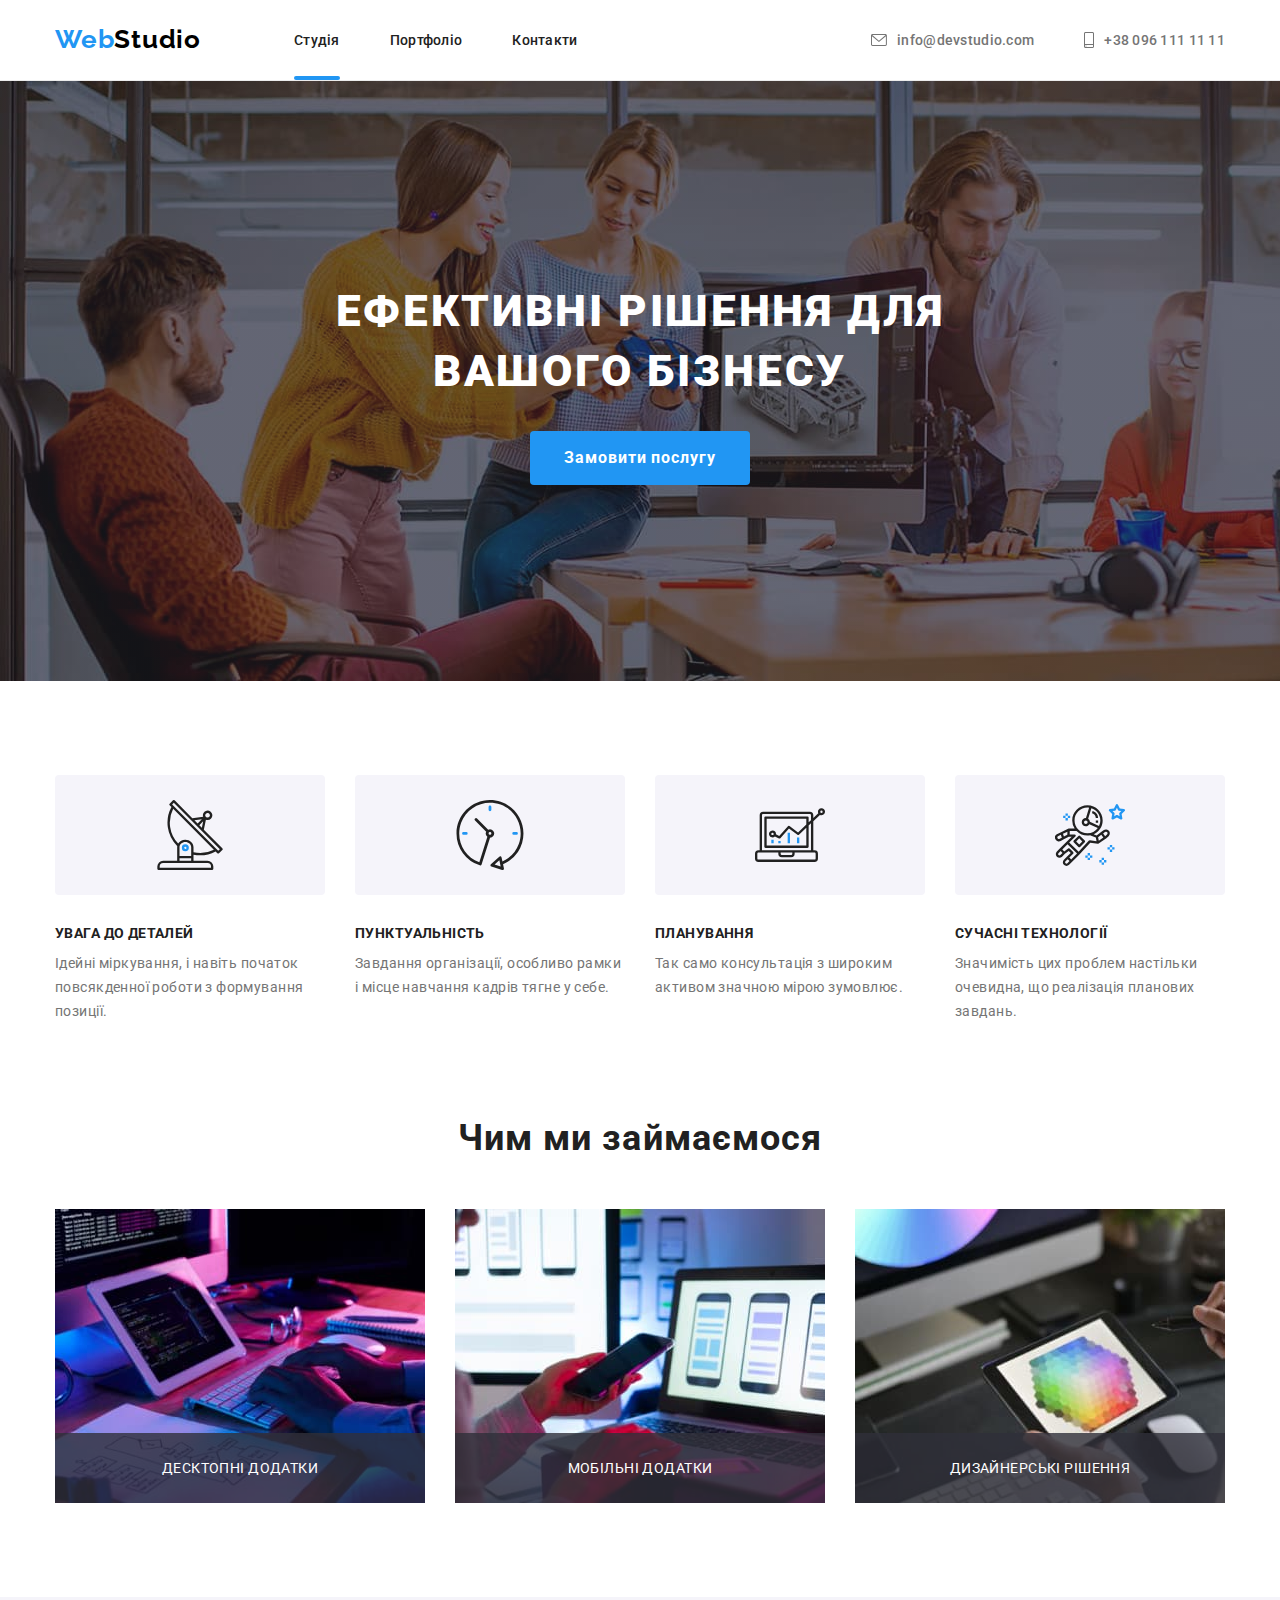
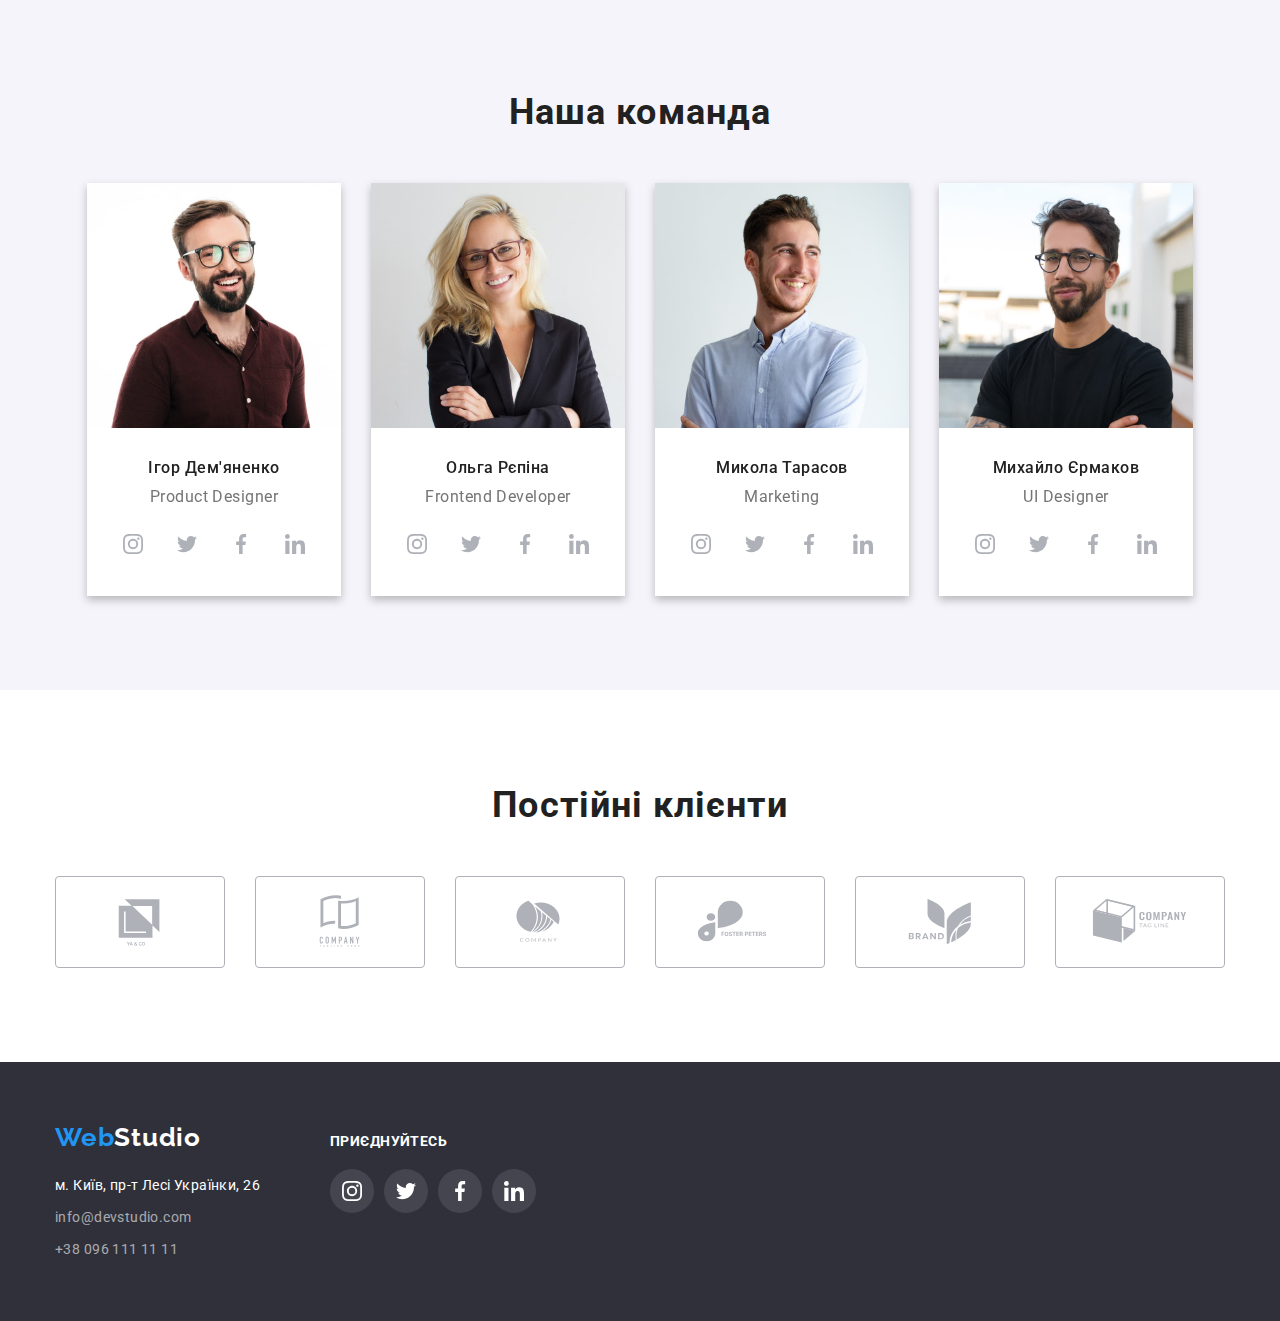
==== index.html @ ed190013 "start" ====
<!DOCTYPE html>
<html lang="uk">
  <head>
    <meta charset="UTF-8" />
    <meta http-equiv="X-UA-Compatible" content="IE=edge" />
    <meta name="viewport" content="width=device-width, initial-scale=1.0" />
    <title>Webstudio</title>
    <link
      rel="stylesheet"
      href="https://cdnjs.cloudflare.com/ajax/libs/modern-normalize/1.1.0/modern-normalize.css"
    />
    <link rel="preconnect" href="https://fonts.googleapis.com" />
    <link rel="preconnect" href="https://fonts.gstatic.com" crossorigin />
    <link
      href="https://fonts.googleapis.com/css2?family=Raleway:wght@700&family=Roboto:wght@400;500;700;900&display=swap"
      rel="stylesheet"
    />
    <link rel="stylesheet" href="./css/style.css" />
  </head>
  <body>
    <!-- HEADER -->
    <header>
      <div class="container">
        <a class="logo link" href="./index.html"
          >Web<span class="color-header">Studio</span></a
        >
        <nav class="header-nav">
          <ul class="list-item list">
            <li class="item">
              <a class="header-list-item link accent" href="./index.html"
                >Студія</a
              >
            </li>
            <li class="item">
              <a class="header-list-item link" href="./portfolio.html"
                >Портфоліо</a
              >
            </li>
            <li class="item">
              <a class="header-list-item link" href="#">Контакти</a>
            </li>
          </ul>
        </nav>
        <ul class="list-contact list">
          <li class="item">
            <a class="header-connection link" href="mailto:info@devstudio.com"
              ><svg width="16" height="12">
                <use href="./images/icons.svg#icon-envelope"></use></svg
              >info@devstudio.com</a
            >
          </li>
          <li class="item">
            <a class="header-connection link" href="tel:+380961111111"
              ><svg width="10" height="16">
                <use href="./images/icons.svg#icon-smartphone"></use></svg
              >+38 096 111 11 11</a
            >
          </li>
        </ul>
      </div>
    </header>
    <main>
      <!-- START -->
      <section class="start">
        <div class="container">
          <h1 class="start-title">Ефективні рішення для вашого бізнесу</h1>
          <button class="start-button button" type="button" data-modal-open>
            Замовити послугу
          </button>
        </div>
      </section>
      <!-- FEATURES -->
      <section class="features">
        <div class="container">
          <h2 class="visually-hidden">Features</h2>

          <ul class="list">
            <li class="text">
              <div class="icons-container">
                <svg class="feature-icons" width="70" height="70">
                  <use href="./images/icons.svg#icon-antenna"></use>
                </svg>
              </div>

              <h3 class="feature-titles">УВАГА ДО ДЕТАЛЕЙ</h3>
              <p class="fearture-after-title">
                Ідейні міркування, і навіть початок повсякденної роботи з
                формування позиції.
              </p>
            </li>

            <li class="text">
              <div class="icons-container">
                <svg class="feature-icons" width="70" height="70">
                  <use href="./images/icons.svg#icon-clock"></use>
                </svg>
              </div>
              <h3 class="feature-titles">ПУНКТУАЛЬНІСТЬ</h3>
              <p class="fearture-after-title">
                Завдання організації, особливо рамки і місце навчання кадрів
                тягне у себе.
              </p>
            </li>

            <li class="text">
              <div class="icons-container">
                <svg class="feature-icons" width="70" height="70">
                  <use href="./images/icons.svg#icon-diagram"></use>
                </svg>
              </div>
              <h3 class="feature-titles">ПЛАНУВАННЯ</h3>
              <p class="fearture-after-title">
                Так само консультація з широким активом значною мірою зумовлює.
              </p>
            </li>

            <li class="text">
              <div class="icons-container">
                <svg class="feature-icons" width="70" height="70">
                  <use href="./images/icons.svg#icon-astronaut"></use>
                </svg>
              </div>
              <h3 class="feature-titles">СУЧАСНІ ТЕХНОЛОГІЇ</h3>
              <p class="fearture-after-title">
                Значимість цих проблем настільки очевидна, що реалізація
                планових завдань.
              </p>
            </li>
          </ul>
        </div>
      </section>
      <!-- ABOUT -->
      <section class="about">
        <div class="container">
          <h2 class="about-title">Чим ми займаємося</h2>
          <ul class="list">
            <li class="about-img">
              <div class="about-wrapper">
                <img
                  src="./images/squoosh/boxone.jpg"
                  alt="Робота1"
                  width="370"
                />
                <p class="doing">Десктопні додатки</p>
              </div>
            </li>

            <li class="about-img">
              <div class="about-wrapper">
                <img
                  src="./images/squoosh/boxtwo.jpg"
                  alt="Робота2"
                  width="370"
                />
                <p class="doing">Мобільні додатки</p>
              </div>
            </li>

            <li class="about-img">
              <div class="about-wrapper">
                <img
                  src="./images/squoosh/boxthree.jpg"
                  alt="Робота3"
                  width="370"
                />
                <p class="doing">Дизайнерські рішення</p>
              </div>
            </li>
          </ul>
        </div>
      </section>
      <!-- TEAM -->
      <section class="team">
        <div class="container">
          <h2 class="team-main-title">Наша команда</h2>
          <ul class="team-list list">
            <li class="team-iteam">
              <img
                src="./images/squoosh/igor.jpg"
                alt="Product Designer"
                width="270"
              />
              <div class="team-text">
                <h3 class="team-title">Ігор Дем'яненко</h3>
                <p class="after-title">Product Designer</p>
                <ul class="social-icons list">
                  <li class="social-item">
                    <a class="social-link link" href="#">
                      <svg class="icons-svg" width="20" height="20">
                        <use href="./images/icons.svg#icon-instagram"></use>
                      </svg>
                    </a>
                  </li>
                  <li class="social-item">
                    <a class="social-link link" href="#">
                      <svg class="icons-svg" width="20" height="20">
                        <use href="./images/icons.svg#icon-twitter"></use>
                      </svg>
                    </a>
                  </li>
                  <li class="social-item">
                    <a class="social-link link" href="#">
                      <svg class="icons-svg" width="20" height="20">
                        <use href="./images/icons.svg#icon-facebook"></use>
                      </svg>
                    </a>
                  </li>
                  <li class="social-item">
                    <a class="social-link link" href="#">
                      <svg class="icons-svg" width="20" height="20">
                        <use href="./images/icons.svg#icon-linkedin"></use>
                      </svg>
                    </a>
                  </li>
                </ul>
              </div>
            </li>
            <li class="team-iteam">
              <img
                src="./images/squoosh/olga.jpg"
                alt="Frontend Developer"
                width="270"
              />
              <div class="team-text">
                <h3 class="team-title">Ольга Рєпіна</h3>
                <p class="after-title">Frontend Developer</p>
                <ul class="social-icons list">
                  <li class="social-item">
                    <a class="social-link link" href="#">
                      <svg class="icons-svg" width="20" height="20">
                        <use href="./images/icons.svg#icon-instagram"></use>
                      </svg>
                    </a>
                  </li>
                  <li class="social-item">
                    <a class="social-link link" href="#">
                      <svg class="icons-svg" width="20" height="20">
                        <use href="./images/icons.svg#icon-twitter"></use>
                      </svg>
                    </a>
                  </li>
                  <li class="social-item">
                    <a class="social-link link" href="#">
                      <svg class="icons-svg" width="20" height="20">
                        <use href="./images/icons.svg#icon-facebook"></use>
                      </svg>
                    </a>
                  </li>
                  <li class="social-item">
                    <a class="social-link link" href="#">
                      <svg class="icons-svg" width="20" height="20">
                        <use href="./images/icons.svg#icon-linkedin"></use>
                      </svg>
                    </a>
                  </li>
                </ul>
              </div>
            </li>
            <li class="team-iteam">
              <img
                src="./images/squoosh/kolia.jpg"
                alt="Marketing"
                width="270"
              />
              <div class="team-text">
                <h3 class="team-title">Микола Тарасов</h3>
                <p class="after-title">Marketing</p>
                <ul class="social-icons list">
                  <li class="social-item">
                    <a class="social-link link" href="#">
                      <svg class="icons-svg" width="20" height="20">
                        <use href="./images/icons.svg#icon-instagram"></use>
                      </svg>
                    </a>
                  </li>
                  <li class="social-item">
                    <a class="social-link link" href="#">
                      <svg class="icons-svg" width="20" height="20">
                        <use href="./images/icons.svg#icon-twitter"></use>
                      </svg>
                    </a>
                  </li>
                  <li class="social-item">
                    <a class="social-link link" href="#">
                      <svg class="icons-svg" width="20" height="20">
                        <use href="./images/icons.svg#icon-facebook"></use>
                      </svg>
                    </a>
                  </li>
                  <li class="social-item">
                    <a class="social-link link" href="#">
                      <svg class="icons-svg" width="20" height="20">
                        <use href="./images/icons.svg#icon-linkedin"></use>
                      </svg>
                    </a>
                  </li>
                </ul>
              </div>
            </li>
            <li class="team-iteam">
              <img
                src="./images/squoosh/misha.jpg"
                alt="UI Designer"
                width="270"
              />
              <div class="team-text">
                <h3 class="team-title">Михайло Єрмаков</h3>
                <p class="after-title">UI Designer</p>
                <ul class="social-icons list">
                  <li class="social-item">
                    <a class="social-link link" href="#">
                      <svg class="icons-svg" width="20" height="20">
                        <use href="./images/icons.svg#icon-instagram"></use>
                      </svg>
                    </a>
                  </li>
                  <li class="social-item">
                    <a class="social-link link" href="#">
                      <svg class="icons-svg" width="20" height="20">
                        <use href="./images/icons.svg#icon-twitter"></use>
                      </svg>
                    </a>
                  </li>
                  <li class="social-item">
                    <a class="social-link link" href="#">
                      <svg class="icons-svg" width="20" height="20">
                        <use href="./images/icons.svg#icon-facebook"></use>
                      </svg>
                    </a>
                  </li>
                  <li class="social-item">
                    <a class="social-link link" href="#">
                      <svg class="icons-svg" width="20" height="20">
                        <use href="./images/icons.svg#icon-linkedin"></use>
                      </svg>
                    </a>
                  </li>
                </ul>
              </div>
            </li>
          </ul>
        </div>
      </section>
      <!-- CLIENTS -->
      <section class="clients">
        <div class="container">
          <h2 class="clients-title">Постійні клієнти</h2>
          <nav class="clients-nav">
            <ul class="list">
              <li class="clients-items">
                <a class="link-nav link" href="#"
                  ><svg class="clients-svg" width="106" height="60">
                    <use href="./images/icons.svg#icon-group"></use>
                  </svg>
                </a>
              </li>
              <li class="clients-items">
                <a class="link-nav link" href="#"
                  ><svg class="clients-svg" width="106" height="60">
                    <use href="./images/icons.svg#icon-c-tegline"></use>
                  </svg>
                </a>
              </li>
              <li class="clients-items">
                <a class="link-nav link" href="#"
                  ><svg class="clients-svg" width="106" height="60">
                    <use href="./images/icons.svg#icon-company"></use>
                  </svg>
                </a>
              </li>
              <li class="clients-items">
                <a class="link-nav link" href="#"
                  ><svg class="clients-svg" width="106" height="60">
                    <use href="./images/icons.svg#icon-foster"></use>
                  </svg>
                </a>
              </li>
              <li class="clients-items">
                <a class="link-nav link" href="#"
                  ><svg class="clients-svg" width="106" height="60">
                    <use href="./images/icons.svg#icon-brand"></use>
                  </svg>
                </a>
              </li>
              <li class="clients-items">
                <a class="link-nav link" href="#"
                  ><svg class="clients-svg" width="106" height="60">
                    <use href="./images/icons.svg#icon-tegline"></use>
                  </svg>
                </a>
              </li>
            </ul>
          </nav>
        </div>
      </section>
    </main>
    <!-- FOOTER -->
    <footer>
      <div class="container">
        <div class="footer-container">
          <a class="logo link" href="/"
            >Web<span class="color-footer">Studio</span></a
          >
          <address class="address">
            <ul class="list">
              <li class="items">
                <a
                  class="footer-address link footer-color"
                  href="https://goo.gl/maps/bSSHPCnqy66o2TcW6"
                  target="_blank"
                  rel="noopenner nofollow noreferrer"
                  >м. Київ, пр-т Лесі Українки, 26</a
                >
              </li>
              <li class="items">
                <a
                  class="footer-mail link footer-color"
                  href="mailto:info@devstudio.com"
                  >info@devstudio.com</a
                >
              </li>
              <li class="items">
                <a class="footer-tel link footer-color" href="tel:+380961111111"
                  >+38 096 111 11 11</a
                >
              </li>
            </ul>
          </address>
        </div>
        <div class="footer-socials">
          <p class="footer-title">приєднуйтесь</p>
          <ul class="footer-icons list">
            <li class="footer-item">
              <a class="footer-link link" href="#">
                <svg class="icons-svg" width="20" height="20">
                  <use href="./images/icons.svg#icon-instagram"></use>
                </svg>
              </a>
            </li>
            <li class="footer-item">
              <a class="footer-link link" href="#">
                <svg class="icons-svg" width="20" height="20">
                  <use href="./images/icons.svg#icon-twitter"></use>
                </svg>
              </a>
            </li>
            <li class="footer-item">
              <a class="footer-link link" href="#">
                <svg class="icons-svg" width="20" height="20">
                  <use href="./images/icons.svg#icon-facebook"></use>
                </svg>
              </a>
            </li>
            <li class="footer-item">
              <a class="footer-link link" href="#">
                <svg class="icons-svg" width="20" height="20">
                  <use href="./images/icons.svg#icon-linkedin"></use>
                </svg>
              </a>
            </li>
          </ul>
        </div>
      </div>
    </footer>
    <div class="modal-backdrop is-hidden" data-modal>
      <div class="modal">
        <div class="close-sign">
          <img
            src="./images/squoosh/close.jpg"
            alt="close"
            width="30"
            data-modal-close
          />
        </div>
      </div>
    </div>
    <script src="./js/modal.js"></script>
  </body>
</html>
---- css/style.css ----
/*General styles*/
:root {
  --main-color: #212121;
  --second-color: #757575;
  --accent-color: #2196f3;
  --third-color: #ffffff;
  --contact-color: rgba(255, 255, 255, 0.6);
  --black-color: #000000;
  --accent-btn-color: #188ce8;
  --footer-color: #2f303a;
  --background-color: #f5f4fa;
  --icon-color: #afb1b8;
  --border-color: #eeeeee;
}
body {
  font-family: "Roboto", "Raleway", "Tahoma", san-serif;
  background-color: var(--third-color);
  color: var(--main-color);
  font-size: 14px;
}
h1,
h2,
h3,
p,
ul {
  margin: 0;
  padding: 0;
}
.container {
  width: 1200px;
  margin-left: auto;
  margin-right: auto;
  padding-left: 15px;
  padding-right: 15px;
}
.link {
  text-decoration: none;
  transition: color 250ms cubic-bezier(0.4, 0, 0.2, 1);
}
.list {
  list-style: none;
}
.logo {
  font-family: "Raleway", sans-serif;
  font-weight: 700;
  font-size: 26px;
  line-height: calc(31 / 26);
  letter-spacing: 0.03em;
  color: var(--accent-color);
}
.color-header {
  color: var(--black-color);
}
.color-footer {
  color: var(--third-color);
}
.button {
  display: inline-block;
  border-color: transparent;
  transition: color 250ms cubic-bezier(0.4, 0, 0.2, 1);

  cursor: pointer;
  font-family: inherit;
}
.visually-hidden {
  position: absolute;
  width: 1px;
  height: 1px;
  margin: -1px;
  border: 0;
  padding: 0;
  white-space: nowrap;
  clip-path: inset(100%);
  clip: rect(0 0 0 0);
  overflow: hidden;
}
img {
  display: block;
  width: 100%;
  height: auto;
}
svg {
  fill: var(--icon-color);
}
/*Header styles*/

header {
  border-bottom: 1px solid #ececec;
}

header .container {
  display: flex;
  align-items: center;
}
.list-item {
  display: flex;
}

.list-contact {
  display: flex;
  margin-left: auto;
  align-items: center;
}
.header-list-item {
  padding-top: 32px;
  padding-bottom: 32px;
  font-weight: 500;
  line-height: calc(16 / 14);
  letter-spacing: 0.02em;
  font-family: inherit;
  color: inherit;
}
.list-item .item:not(:last-child) {
  margin-right: 50px;
}

.header-list-item:hover,
.header-list-item:focus {
  color: var(--accent-color);
}

header .logo {
  margin-right: 93px;
  padding-top: 24px;
  padding-bottom: 25px;
}

.list-contact .item:not(:last-child) {
  margin-right: 50px;
}

.list-contact svg {
  margin-right: 10px;
  fill: currentColor;
}
.header-connection {
  display: flex;
  align-items: center;
  font-weight: 500;
  line-height: calc(16 / 14);
  letter-spacing: 0.02em;
  color: var(--second-color);
}
.header-connection:hover,
.header-connection:focus {
  color: var(--accent-color);
}
.accent {
  position: relative;
}
.accent:visited {
  color: var(--accent-color);
}
.accent::after {
  content: "";
  display: inline-block;
  width: 100%;
  height: 4px;
  background: #2196f3;
  border-radius: 2px;
  position: absolute;
  bottom: 0;
  left: 0;
}
/*Start styles*/
.start {
  padding-top: 200px;
  padding-bottom: 200px;
  text-align: center;
  background-color: #c4c4c4;
  background-image: linear-gradient(
      rgba(47, 48, 58, 0.4),
      rgba(47, 48, 58, 0.4)
    ),
    url(../images/bg-image.jpg);
  background-repeat: no-repeat;
  background-size: cover;
  margin-left: auto;
  margin-right: auto;
  max-width: 1600px;
  height: 600px;
}
.start-title {
  max-width: 696px;
  margin: 0 auto 30px;

  font-weight: 900;
  font-size: 44px;
  line-height: calc(60 / 44);
  letter-spacing: 0.06em;
  text-transform: uppercase;
  color: var(--third-color);
}
.start-button {
  margin: 0 auto;
  padding: 10px 32px;

  font-weight: 700;
  font-size: 16px;
  line-height: calc(30 / 16);
  display: flex;
  align-items: center;
  text-align: center;
  letter-spacing: 0.06em;
  color: var(--third-color);
  background: var(--accent-color);
  border-radius: 4px;
}
.start-button:hover,
.start-button:focus {
  background-color: var(--accent-btn-color);
}

/*Feature styles*/
.features .container {
  display: flex;
}
.features {
  padding-top: 94px;
  padding-bottom: 94px;
}
.features .list {
  display: flex;
  flex-wrap: wrap;
  gap: 30px;
}
.list .text {
  flex-basis: calc((100% - 90px) / 4);
}
.icons-container {
  display: flex;
  justify-content: center;
  align-items: center;
  margin-bottom: 30px;
  width: 270px;
  height: 120px;
  background: #f5f4fa;
  border-radius: 4px;
}

.feature-titles {
  margin-bottom: 10px;
  font-size: 14px;
  line-height: calc(16 / 14);
  letter-spacing: 0.03em;
  text-transform: uppercase;
}
.fearture-after-title {
  line-height: calc(24 / 14);
  letter-spacing: 0.03em;
  color: var(--second-color);
}

/*About styles*/
.about {
  padding-bottom: 94px;
}
.about-title {
  margin-bottom: 50px;
  font-size: 36px;
  line-height: calc(42 / 36);
  text-align: center;
  letter-spacing: 0.03em;
}
.about .list {
  display: flex;
  gap: 30px;
}

.about .list .about-img {
  flex-basis: calc((100%-60px) / 3);
}
.about-wrapper {
  position: relative;
}
.doing {
  position: absolute;

  height: 70px;
  right: 0;
  bottom: 0;
  left: 0;
  display: flex;
  align-items: center;
  justify-content: center;

  font-size: 14px;
  line-height: calc(16 / 14);
  text-align: center;
  letter-spacing: 0.03em;
  text-transform: uppercase;
  color: var(--third-color);
  background-color: rgba(47, 48, 58, 0.8);
}

/* Team styles*/
.team {
  padding-top: 94px;
  padding-bottom: 94px;
  background-color: var(--background-color);
}
.team-list {
  display: flex;
  gap: 30px;
  padding: 0 32px;
}
.team-text {
  padding-top: 30px;
  padding-bottom: 30px;
}
.team-iteam {
  flex-basis: calc((100%-90px) / 4);
  background-color: var(--third-color);
  filter: drop-shadow(0px 4px 4px rgba(0, 0, 0, 0.25));
}
.team-main-title {
  margin-bottom: 50px;
  font-size: 36px;
  line-height: calc(42 / 36);
  text-align: center;
  letter-spacing: 0.03em;
}
.team-title {
  margin-bottom: 10px;

  font-weight: 500;
  font-size: 16px;
  line-height: calc(19 / 16);
  text-align: center;
  letter-spacing: 0.03em;
}
.after-title {
  margin-bottom: 16px;
  font-size: 16px;
  line-height: calc(19 / 16);
  text-align: center;
  letter-spacing: 0.03em;
  color: var(--second-color);
}
.social-icons {
  display: flex;
  justify-content: center;
}

.social-item {
  width: 44px;
  height: 44px;
  background-color: var(--third-color);
  border-radius: 50%;
}
.social-item:not(:last-child) {
  margin-right: 10px;
}
.social-link {
  display: flex;
  justify-content: center;
  align-items: center;
  width: 100%;
  height: 100%;
  border-radius: 50%;
}

.social-link:hover,
.social-link:focus {
  background-color: var(--accent-color);
}
.social-link:hover svg,
.social-link:focus svg {
  fill: var(--third-color);
}

/*Clients styles*/
.clients {
  padding-top: 94px;
  padding-bottom: 94px;
}
.clients-title {
  font-size: 36px;
  line-height: calc(42 / 36);
  text-align: center;
  letter-spacing: 0.03em;
  color: var(--main-color);
  margin-bottom: 50px;
}
.clients .list {
  display: flex;
  justify-content: center;
}
.clients-items {
  width: 170px;
  height: 92px;
  border-radius: 4px;
}
.link-nav {
  display: flex;
  justify-content: center;
  align-items: center;
  border: 1px solid var(--icon-color);
  border-radius: 4px;
  width: 100%;
  height: 100%;
}
.link-nav:hover,
.link-nav:focus {
  border: 1px solid var(--accent-color);
}
.link-nav:hover svg,
.link-nav:focus svg {
  fill: var(--accent-color);
}
.clients-items:not(:last-child) {
  margin-right: 30px;
}

/*Footer styles*/
footer {
  margin-left: auto;
  margin-right: auto;
  display: flex;
  padding-top: 60px;
  padding-bottom: 60px;
  background-color: var(--footer-color);
}
footer .container {
  display: flex;
  align-items: baseline;
}
.footer-container {
  margin-right: 70px;
}
footer .logo {
  display: inline-block;
  margin-bottom: 20px;
}
footer .list .items:not(:last-child) {
  margin-bottom: 8px;
}
.footer-address {
  display: inline-block;
  line-height: calc(24 / 14);
  letter-spacing: 0.03em;
  color: var(--third-color);
}
.footer-mail {
  line-height: calc(24 / 14);
  letter-spacing: 0.03em;
  color: var(--contact-color);
}
.footer-tel {
  display: inline-block;
  line-height: calc(24 / 14);
  letter-spacing: 0.03em;
  color: var(--contact-color);
}
.address {
  font-style: normal;
}
.footer-color:hover,
.footer-color:focus {
  color: var(--accent-color);
}
.footer-title {
  margin-bottom: 20px;
  font-weight: 700;
  font-size: 14px;
  line-height: calc(16 / 14);
  letter-spacing: 0.03em;
  text-transform: uppercase;
  color: var(--third-color);
}
.footer-icons {
  display: flex;
  justify-content: center;
}

.footer-item {
  width: 44px;
  height: 44px;
  background-color: rgba(255, 255, 255, 0.1);
  border-radius: 50%;
}
.footer-item:not(:last-child) {
  margin-right: 10px;
}
.footer-link {
  display: flex;
  justify-content: center;
  align-items: center;
  width: 100%;
  height: 100%;
  border-radius: 50%;
}
footer .icons-svg {
  fill: var(--third-color);
}
.footer-link:hover,
.footer-link:focus {
  background-color: var(--accent-color);
}

/*MODAL-BACKDROP*/
.modal-backdrop.is-hidden .modal {
  transform: rotate(-180deg);
}
.modal-backdrop {
  position: fixed;
  top: 0;
  right: 0;
  bottom: 0;
  left: 0;
  background-color: rgba(0, 0, 0, 0.2);
  transition: opacity 500ms, visibility 500ms;
}

.modal {
  position: absolute;
  min-width: 528px;
  min-height: 581px;
  top: 50%;
  left: 50%;
  transform: translate(-50%, -50%) rotate(0);
  transition: transform 1000ms;
  background-color: var(--third-color);
  border-radius: 4px;
}
.modal .close-sign {
  position: absolute;
  display: flex;
  justify-content: center;
  align-items: center;
  cursor: pointer;
  top: 8px;
  right: 8px;
}

.is-hidden {
  visibility: hidden;
  opacity: 0;
  pointer-events: none;
}

/*PORTFOLIO*/
.portfolio-button {
  padding-top: 94px;
  padding-bottom: 94px;
}
.portfolio-link {
  display: block;
  color: inherit;
  font-family: inherit;
}
.portfolio-link:hover,
.portfolio-link:focus {
  box-shadow: 0px 1px 1px rgba(0, 0, 0, 0.12), 0px 4px 4px rgba(0, 0, 0, 0.06),
    1px 4px 6px rgba(0, 0, 0, 0.16);
}

.portfolio-list {
  display: flex;
  justify-content: center;
  margin: 0 auto 50px;
}
.portfolio-list .item {
  margin-right: 8px;
}
.portfolio-btn {
  padding: 6px 22px;
  align-items: center;
  text-align: center;

  font-weight: 500;
  font-size: 16px;
  line-height: calc(26 / 16);
  border-radius: 4px;
}

.portfolio-btn:hover,
.portfolio-btn:focus {
  color: var(--third-color);
  background: var(--accent-color);
  box-shadow: 0px 3px 1px rgba(0, 0, 0, 0.1), 0px 1px 2px rgba(0, 0, 0, 0.08),
    0px 2px 2px rgba(0, 0, 0, 0.12);
}
.portfolio-main-list {
  display: flex;
  flex-wrap: wrap;
  gap: 30px;
  box-sizing: content-box;
}
/* .portfolio-main-list:last-child {
  margin-right: -30px;
} */

.main-items {
  background-color: var(--third-color);
  flex-basis: calc(100% / 3 - 20px);
}
.portfolio-wrapper {
  position: relative;
  overflow: hidden;
}
.text-window {
  position: absolute;
  padding: 63px 24px;

  transform: translateY(100%);

  top: 0;
  bottom: 0;
  left: 0;
  right: 0;

  display: flex;
  align-items: center;
  justify-content: center;

  font-size: 18px;
  line-height: 28px;
  letter-spacing: 0.03em;
  color: var(--third-color);
  transition: transform 250ms cubic-bezier(0.4, 0, 0.2, 1);

  background-color: rgba(33, 150, 243, 0.9);
}
.main-items:hover .text-window {
  transform: translateY(0%);
}

.portfolio-title {
  font-size: 18px;
  line-height: calc(18 / 14);
  letter-spacing: 0.06em;
}

.portfolio-after-title {
  font-size: 16px;
  line-height: calc(30 / 14);
  letter-spacing: 0.03em;
  color: var(--second-color);
}
.portfolio-text {
  padding: 20px 0 20px 24px;
  border-right: 1px solid var(--border-color);
  border-left: 1px solid var(--border-color);
  border-bottom: 1px solid var(--border-color);
}
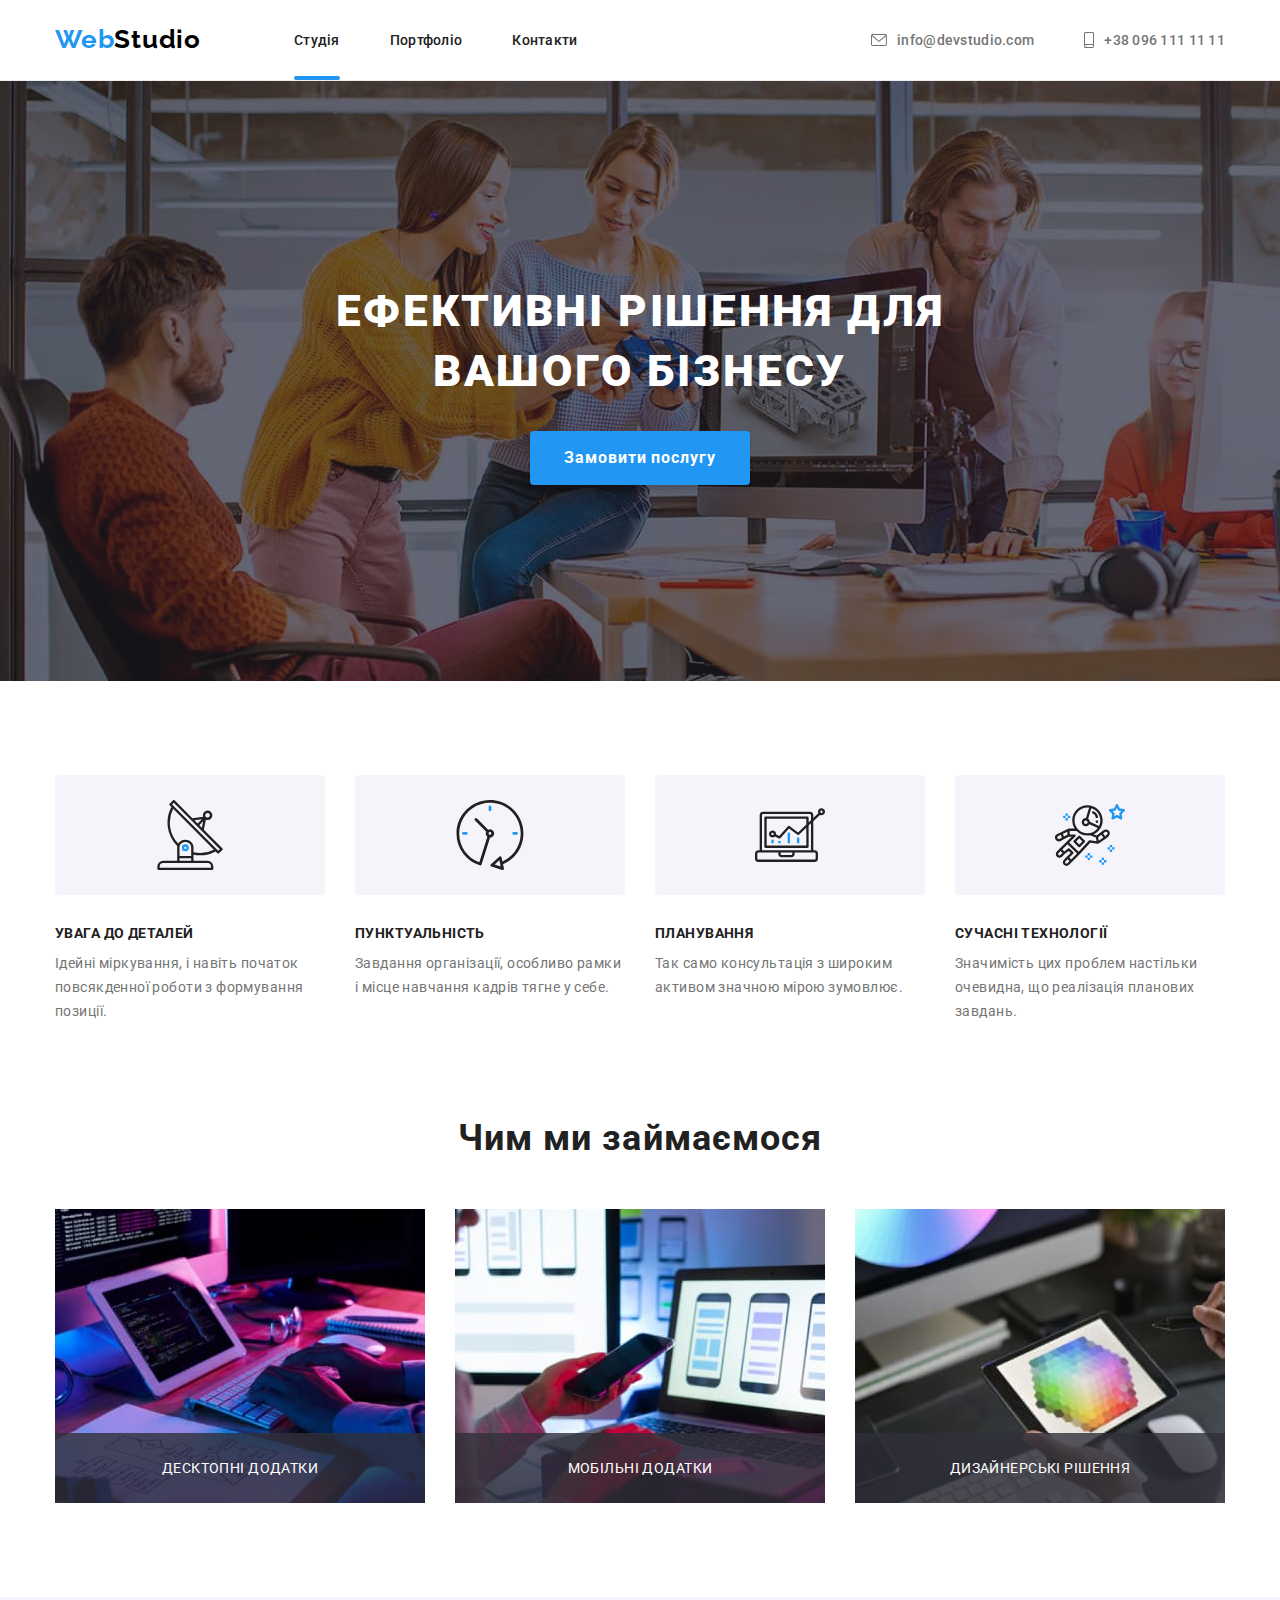
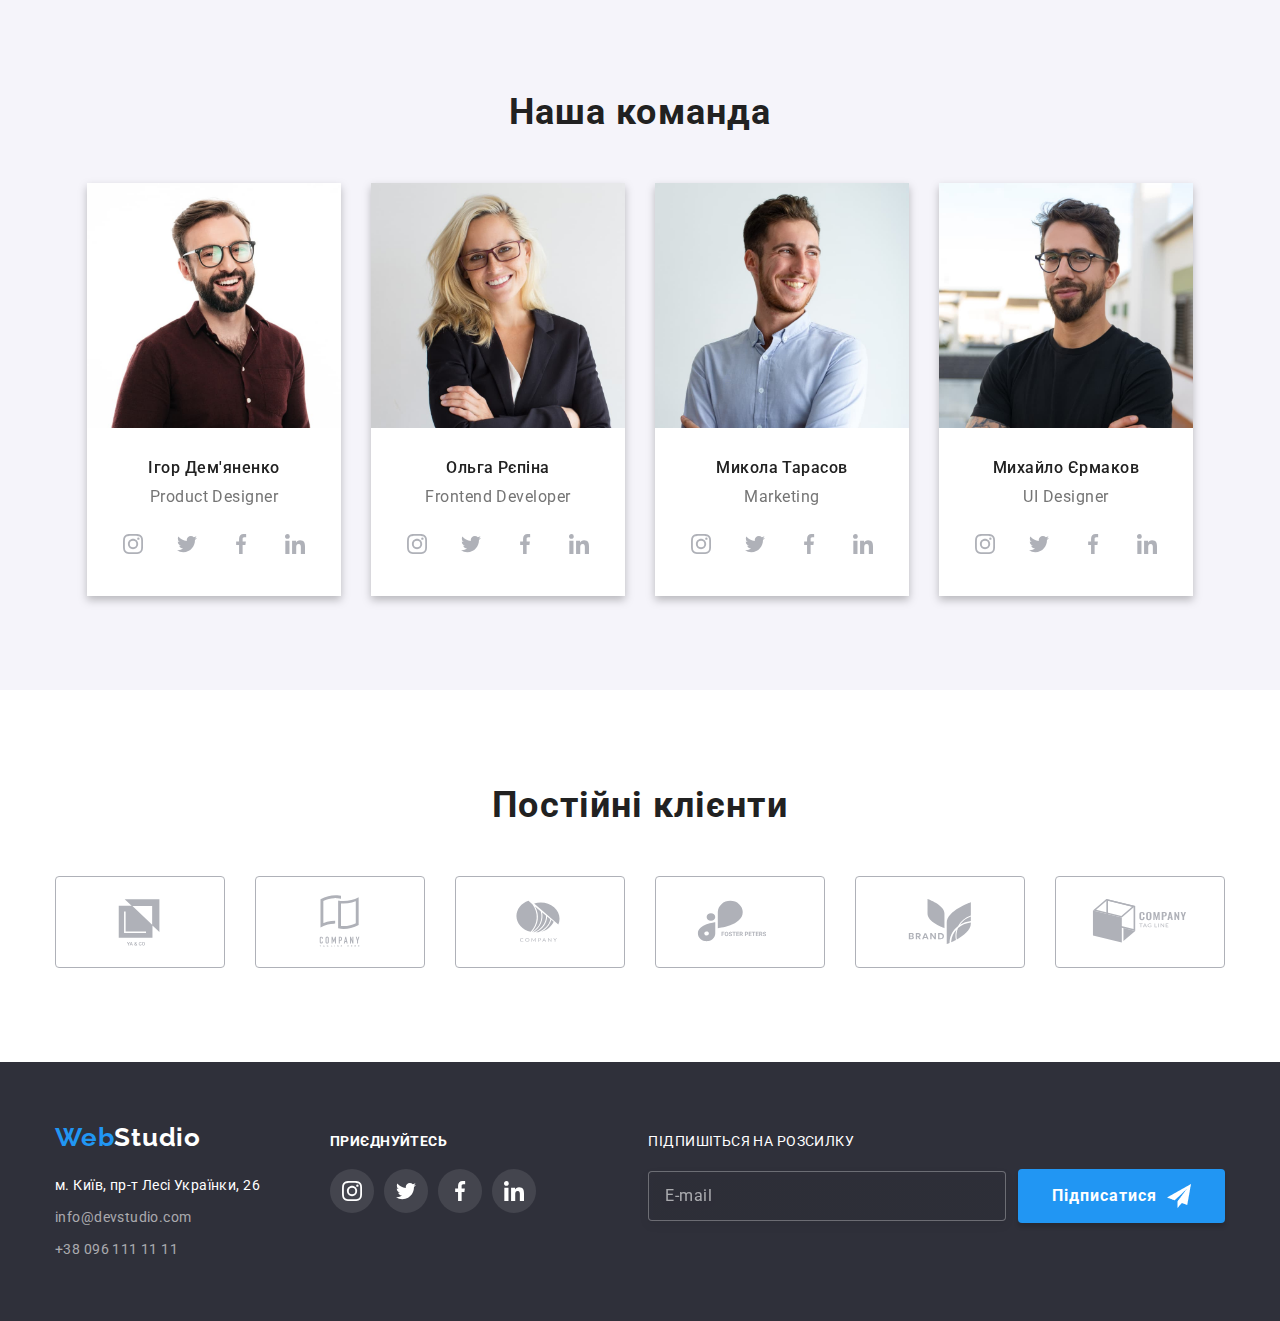
==== commit bfa7b5e6: "2022-11-19" ====
--- a/index.html
+++ b/index.html
@@ -460,18 +460,81 @@
             </li>
           </ul>
         </div>
+        <div class="footer-signup">
+          <form>
+            <p class="footer-send">Підпишіться на розсилку</p>
+            <div class="container-send">
+              <label class="label-send">
+                <input
+                  class="input-send"
+                  type="email"
+                  name="mail"
+                  id="mail"
+                  placeholder="E-mail"
+                />
+              </label>
+              <button class="send-button button" type="submit">
+                Підписатися
+              </button>
+            </div>
+          </form>
+        </div>
       </div>
     </footer>
     <div class="modal-backdrop is-hidden" data-modal>
       <div class="modal">
         <div class="close-sign">
-          <img
-            src="./images/squoosh/close.jpg"
-            alt="close"
-            width="30"
-            data-modal-close
-          />
-        </div>
+          <svg class="close-icon" width="30" height="30" data-modal-close>
+            <use href="./images/icons.svg#icon-close"></use>
+          </svg>
+        </div>
+        <form class="form">
+          <p class="form-text">Залиште свої дані, ми вам передзвонимо</p>
+
+          <label class="form-container">
+            <span class="label-text">Ім'я</span>
+            <input type="text" name="name" class="form-input" />
+            <svg class="form-icon" width="18" height="18">
+              <use href="./images/icons.svg#icon-person-black"></use>
+            </svg>
+          </label>
+
+          <label class="form-container">
+            <span class="label-text">Телефон</span>
+            <input type="tel" name="tel" class="form-input" />
+
+            <svg class="form-icon" width="18" height="18">
+              <use href="./images/icons.svg#icon-phone-black"></use>
+            </svg>
+          </label>
+          <label class="form-container">
+            <span class="label-text">Пошта</span>
+            <input type="email" name="mail" class="form-input" />
+
+            <svg class="form-icon" width="18" height="18">
+              <use href="./images/icons.svg#icon-email-black"></use>
+            </svg>
+          </label>
+          <label class="form-container comment-container">
+            <span class="label-text">Коментар</span>
+            <textarea
+              name="comment"
+              class="comment"
+              placeholder="Введіть текст"
+            ></textarea>
+          </label>
+
+          <label class="check-container">
+            <input class="checkbox" type="checkbox" name="agree" />
+            <span class="form-marker"></span>
+            <span class="marker-text"
+              >Погоджуюся з розсилкою та приймаю
+              <a class="form-link" href="#">Умови договору</a></span
+            >
+          </label>
+
+          <button class="form-button button" type="submit">Відправити</button>
+        </form>
       </div>
     </div>
     <script src="./js/modal.js"></script>
--- a/css/style.css
+++ b/css/style.css
@@ -56,12 +56,30 @@
 }
 .button {
   display: inline-block;
+  margin: 0 auto;
+  padding: 10px 32px;
+  font-weight: 700;
+  font-size: 16px;
+  line-height: calc(30 / 16);
+  display: flex;
+  align-items: center;
+  text-align: center;
+  letter-spacing: 0.06em;
+  color: var(--third-color);
+  background: var(--accent-color);
+  border-radius: 4px;
+  box-shadow: 0px 4px 4px rgba(0, 0, 0, 0.15);
   border-color: transparent;
   transition: color 250ms cubic-bezier(0.4, 0, 0.2, 1);
 
   cursor: pointer;
   font-family: inherit;
 }
+.button:hover,
+.button:focus {
+  background-color: var(--accent-btn-color);
+}
+
 .visually-hidden {
   position: absolute;
   width: 1px;
@@ -205,11 +223,12 @@
   color: var(--third-color);
   background: var(--accent-color);
   border-radius: 4px;
-}
-.start-button:hover,
+  box-shadow: 0px 4px 4px rgba(0, 0, 0, 0.15);
+}
+/* .start-button:hover,
 .start-button:focus {
   background-color: var(--accent-btn-color);
-}
+} */
 
 /*Feature styles*/
 .features .container {
@@ -435,6 +454,7 @@
 footer .list .items:not(:last-child) {
   margin-bottom: 8px;
 }
+
 .footer-address {
   display: inline-block;
   line-height: calc(24 / 14);
@@ -496,6 +516,55 @@
 .footer-link:hover,
 .footer-link:focus {
   background-color: var(--accent-color);
+}
+.footer-signup {
+  display: flex;
+  margin-left: auto;
+}
+.footer-send {
+  margin-bottom: 20px;
+  font-size: 14px;
+  line-height: calc(16 / 14);
+  letter-spacing: 0.03em;
+  text-transform: uppercase;
+  color: var(--third-color);
+}
+.container-send {
+  display: flex;
+  align-items: center;
+}
+.label-send {
+  /* display: flex; */
+  margin-right: 12px;
+}
+.input-send {
+  width: 358px;
+  height: 50px;
+  padding-left: 16px;
+  color: #ffffff;
+  border: 1px solid rgba(255, 255, 255, 0.3);
+  filter: drop-shadow(0px 4px 4px rgba(0, 0, 0, 0.15));
+  border-radius: 4px;
+  background: linear-gradient(rgba(47, 48, 58, 0.3), rgba(47, 48, 58, 0.3));
+}
+.input-send:focus {
+  outline: rgba(255, 255, 255, 0.3);
+}
+.input-send::placeholder {
+  font-size: 16px;
+  line-height: calc(20 / 16);
+  display: flex;
+  align-items: center;
+  letter-spacing: 0.03em;
+  color: rgba(255, 255, 255, 0.6);
+}
+.send-button::after {
+  content: "";
+  width: 24px;
+  height: 24px;
+  margin-left: 10px;
+  background-image: url(../images/marker.png);
+  background: li;
 }
 
 /*MODAL-BACKDROP*/
@@ -523,7 +592,7 @@
   background-color: var(--third-color);
   border-radius: 4px;
 }
-.modal .close-sign {
+.close-sign {
   position: absolute;
   display: flex;
   justify-content: center;
@@ -532,12 +601,131 @@
   top: 8px;
   right: 8px;
 }
-
+.close-sign:hover .close-sign:focus {
+  color: var(--accent-color);
+}
+.close-icon {
+  stroke: rgba(0, 0, 0, 0.1);
+  fill: var(--black-color);
+}
+.close-icon:focus,
+.close-icon:hover {
+  fill: var(--accent-color);
+}
 .is-hidden {
   visibility: hidden;
   opacity: 0;
   pointer-events: none;
 }
+.form {
+  padding: 40px;
+}
+.form-container {
+  position: relative;
+  display: flex;
+  flex-direction: column;
+  margin-bottom: 10px;
+}
+.form-text {
+  font-size: 20px;
+  font-weight: 700;
+  line-height: calc(23 / 20);
+  text-align: center;
+  letter-spacing: 0.03em;
+  color: var(--main-color);
+  margin-bottom: 12px;
+}
+.label-text {
+  font-size: 12px;
+  line-height: calc(14 / 12);
+  letter-spacing: 0.01em;
+  color: var(--second-color);
+  margin-bottom: 4px;
+}
+
+.form-container > .form-input {
+  height: 40px;
+  border: 1px solid rgba(33, 33, 33, 0.2);
+  border-radius: 4px;
+  padding-left: 42px;
+}
+.form-input:focus {
+  border: 1px solid var(--accent-color);
+  outline: var(--accent-color);
+}
+.form-input:focus + svg {
+  fill: var(--accent-color);
+}
+
+.form-icon {
+  position: absolute;
+  top: 50%;
+  left: 12px;
+  fill: var(--main-color);
+}
+.comment-container {
+  margin-bottom: 20px;
+}
+.comment {
+  resize: none;
+  height: 120px;
+  padding: 12px 16px;
+  font-size: 12px;
+  line-height: calc(14 / 12);
+  letter-spacing: 0.01em;
+  color: var(--main-color);
+  border: 1px solid rgba(33, 33, 33, 0.2);
+  border-radius: 4px;
+}
+.comment:focus {
+  border: 1px solid var(--accent-color);
+  outline: 0;
+}
+.comment::placeholder {
+  font-size: 12px;
+  line-height: calc(14 / 12);
+  letter-spacing: 0.01em;
+  color: rgba(117, 117, 117, 0.5);
+}
+
+.check-container {
+  display: flex;
+  align-items: center;
+  padding-left: 48px;
+  margin-bottom: 30px;
+}
+.checkbox {
+  appearance: none;
+}
+.checkbox:checked + .form-marker {
+  background-color: var(--accent-color);
+  background-image: url(../images/icons.svg#icon-marker);
+  border: 0;
+}
+.form-marker {
+  display: inline-block;
+  margin-right: 8px;
+  width: 16px;
+  height: 15px;
+  border: 2px solid var(--main-color);
+  border-radius: 2px;
+}
+.marker-text {
+  margin-bottom: 0;
+  font-size: 14px;
+  line-height: calc(24 / 14);
+  letter-spacing: 0.03em;
+  color: var(--second-color);
+}
+.form-link {
+  color: var(--accent-color);
+}
+.form-button {
+  padding: 10px 52px;
+}
+/* .form-button:hover,
+.form-button:focus {
+  background-color: var(--accent-btn-color); */
 
 /*PORTFOLIO*/
 .portfolio-button {
